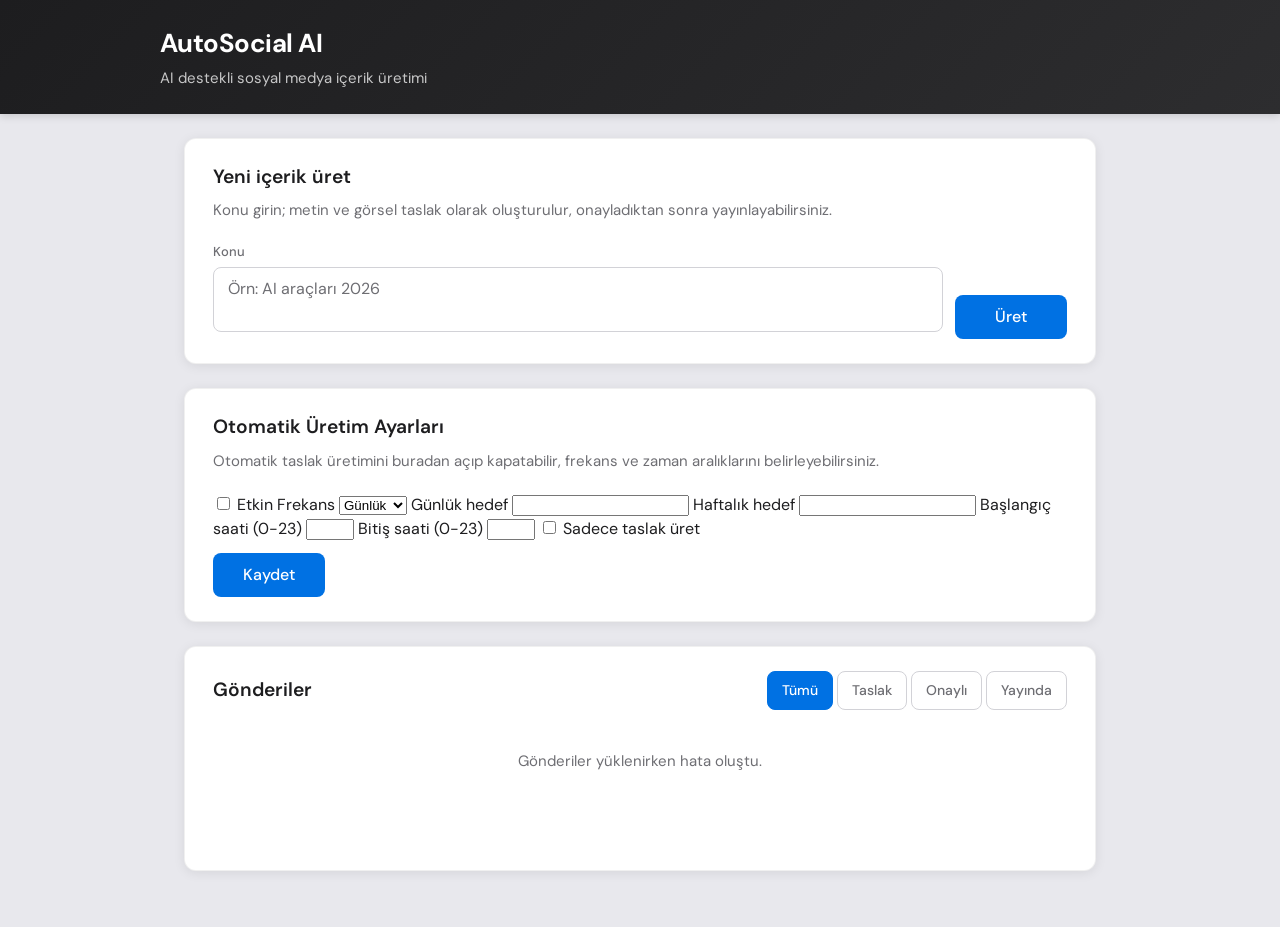
==== frontend/index.html @ cff30239 "Frontend: add Automation Settings UI and wiring to API Co-authored-by: Cursor <cursoragent@cursor.co" ====
<!DOCTYPE html>
<html lang="tr">
<head>
  <meta charset="UTF-8" />
  <meta name="viewport" content="width=device-width, initial-scale=1.0" />
  <title>AutoSocial AI — İçerik Paneli</title>
  <link rel="preconnect" href="https://fonts.googleapis.com" />
  <link rel="preconnect" href="https://fonts.gstatic.com" crossorigin />
  <link href="https://fonts.googleapis.com/css2?family=DM+Sans:ital,opsz,wght@0,9..40,400;0,9..40,500;0,9..40,600;0,9..40,700&display=swap" rel="stylesheet" />
  <link href="styles.css" rel="stylesheet" />
</head>
<body>
  <header class="header">
    <div class="header-inner">
      <h1 class="logo">AutoSocial AI</h1>
      <p class="tagline">AI destekli sosyal medya içerik üretimi</p>
    </div>
  </header>

  <main class="main">
    <section class="section section-generate">
      <h2 class="section-title">Yeni içerik üret</h2>
      <p class="section-desc">Konu girin; metin ve görsel taslak olarak oluşturulur, onayladıktan sonra yayınlayabilirsiniz.</p>
      <form id="form-generate" class="form-generate">
        <div class="input-wrap">
          <label for="topic">Konu</label>
          <textarea id="topic" name="topic" placeholder="Örn: AI araçları 2026" autocomplete="off" rows="2"></textarea>
        </div>
        <button type="submit" id="btn-generate" class="btn btn-primary" aria-live="polite">
          <span class="btn-label">
            <span class="btn-text">Üret</span>
            <span class="btn-loading" aria-hidden="true">Üretiliyor…</span>
          </span>
        </button>
      </form>
      <div id="generate-message" class="message" role="status" aria-live="polite" hidden></div>
    </section>

    <section class="section section-automation" id="automation-section">
      <h2 class="section-title">Otomatik Üretim Ayarları</h2>
      <p class="section-desc">Otomatik taslak üretimini buradan açıp kapatabilir, frekans ve zaman aralıklarını belirleyebilirsiniz.</p>
      <form id="form-automation" class="form-automation">
        <div class="input-grid">
          <label>
            <input type="checkbox" id="automation-enabled" /> Etkin
          </label>
          <label>
            Frekans
            <select id="automation-frequency">
              <option value="daily">Günlük</option>
              <option value="weekly">Haftalık</option>
            </select>
          </label>
          <label>
            Günlük hedef
            <input type="number" id="automation-daily-count" min="0" />
          </label>
          <label>
            Haftalık hedef
            <input type="number" id="automation-weekly-count" min="0" />
          </label>
          <label>
            Başlangıç saati (0-23)
            <input type="number" id="automation-start-hour" min="0" max="23" />
          </label>
          <label>
            Bitiş saati (0-23)
            <input type="number" id="automation-end-hour" min="0" max="23" />
          </label>
          <label>
            <input type="checkbox" id="automation-only-draft" /> Sadece taslak üret
          </label>
        </div>
        <div style="margin-top:0.75rem;">
          <button type="button" id="btn-automation-save" class="btn btn-primary">Kaydet</button>
          <span id="automation-message" class="message" hidden></span>
        </div>
      </form>
    </section>

    <section class="section section-posts">
      <div class="section-head">
        <h2 class="section-title">Gönderiler</h2>
        <div class="filter-tabs" role="tablist">
          <button type="button" class="tab active" data-status="" aria-selected="true">Tümü</button>
          <button type="button" class="tab" data-status="draft">Taslak</button>
          <button type="button" class="tab" data-status="approved">Onaylı</button>
          <button type="button" class="tab" data-status="published">Yayında</button>
        </div>
      </div>
      <div id="posts-list" class="posts-list">
        <p id="posts-empty" class="empty-state">Henüz gönderi yok. Yukarıdan yeni içerik üretebilirsiniz.</p>
        <div id="posts-cards" class="posts-cards"></div>
      </div>
    </section>
  </main>

  <aside id="modal" class="modal" hidden aria-modal="true" aria-labelledby="modal-title">
    <div class="modal-backdrop" data-close></div>
    <div class="modal-panel">
      <header class="modal-header">
        <h2 id="modal-title" class="modal-title">Gönderi detayı</h2>
        <button type="button" class="modal-close" data-close aria-label="Kapat">&times;</button>
      </header>
      <div id="modal-body" class="modal-body"></div>
    </div>
  </aside>

  <script src="app.js"></script>
</body>
</html>
---- frontend/styles.css ----
:root {
  --font: "DM Sans", system-ui, sans-serif;
  --bg: #e8e8ed;
  --surface: #ffffff;
  --text: #1d1d1f;
  --text-muted: #6e6e73;
  --primary: #0071e3;
  --primary-hover: #0077ed;
  --border: #d2d2d7;
  --radius: 12px;
  --radius-sm: 8px;
  --shadow: 0 2px 12px rgba(0, 0, 0, 0.08);
  --shadow-hover: 0 4px 20px rgba(0, 0, 0, 0.12);
  --status-draft: #8e8e93;
  --status-approved: #0071e3;
  --status-published: #34c759;
  --status-failed: #ff3b30;
  --header-bg: linear-gradient(135deg, #1d1d1f 0%, #2d2d2f 100%);
}

* {
  box-sizing: border-box;
}

body {
  font-family: var(--font);
  background: var(--bg);
  color: var(--text);
  margin: 0;
  min-height: 100vh;
  line-height: 1.5;
  -webkit-font-smoothing: antialiased;
}

.header {
  background: var(--header-bg);
  border-bottom: none;
  padding: 1.5rem 1.5rem;
  box-shadow: 0 2px 8px rgba(0, 0, 0, 0.15);
}

.header-inner {
  max-width: 960px;
  margin: 0 auto;
}

.logo {
  font-size: 1.625rem;
  font-weight: 700;
  margin: 0 0 0.25rem 0;
  letter-spacing: -0.02em;
  color: #fff;
}

.tagline {
  margin: 0;
  color: rgba(255, 255, 255, 0.75);
  font-size: 0.9375rem;
}

.main {
  max-width: 960px;
  margin: 0 auto;
  padding: 1.5rem 1.5rem 2rem;
}

.section {
  background: var(--surface);
  border-radius: var(--radius);
  box-shadow: var(--shadow);
  border: 1px solid rgba(0, 0, 0, 0.06);
  padding: 1.5rem 1.75rem;
  margin-bottom: 1.5rem;
}

.section-title {
  font-size: 1.2rem;
  font-weight: 600;
  margin: 0 0 0.5rem 0;
  color: var(--text);
}

.section-desc {
  color: var(--text-muted);
  font-size: 0.9375rem;
  margin: 0 0 1.25rem 0;
  line-height: 1.5;
}

.form-generate {
  display: flex;
  flex-wrap: wrap;
  gap: 0.75rem;
  align-items: flex-end;
}

.input-wrap {
  flex: 1;
  min-width: 200px;
}

.input-wrap label {
  display: block;
  font-size: 0.8125rem;
  font-weight: 500;
  color: var(--text-muted);
  margin-bottom: 0.375rem;
}

.input-wrap input {
  width: 100%;
  padding: 0.625rem 0.875rem;
  font: inherit;
  font-size: 1rem;
  border: 1px solid var(--border);
  border-radius: var(--radius-sm);
  background: var(--surface);
  color: var(--text);
}

.input-wrap input:focus {
  outline: none;
  border-color: var(--primary);
  box-shadow: 0 0 0 3px rgba(0, 113, 227, 0.15);
}

.input-wrap input::placeholder {
  color: var(--text-muted);
}

/* Make textarea match input styles and auto-resize */
.input-wrap textarea {
  width: 100%;
  padding: 0.625rem 0.875rem;
  font: inherit;
  font-size: 1rem;
  border: 1px solid var(--border);
  border-radius: var(--radius-sm);
  background: var(--surface);
  color: var(--text);
  resize: none;
  min-height: 48px;
  line-height: 1.4;
  overflow: hidden;
}

.input-wrap textarea:focus {
  outline: none;
  border-color: var(--primary);
  box-shadow: 0 0 0 3px rgba(0, 113, 227, 0.15);
}

.input-wrap textarea::placeholder {
  color: var(--text-muted);
}

.btn {
  display: inline-flex;
  align-items: center;
  justify-content: center;
  padding: 0.625rem 1.25rem;
  font: inherit;
  font-size: 1rem;
  font-weight: 500;
  border: none;
  border-radius: var(--radius-sm);
  cursor: pointer;
  transition: background 0.2s, transform 0.1s;
  min-width: 7rem;
}

.btn:disabled {
  opacity: 0.7;
  cursor: not-allowed;
}

.btn-primary {
  background: var(--primary);
  color: #fff;
}

.btn-primary:hover:not(:disabled) {
  background: var(--primary-hover);
}

/* Yükleme sırasında sadece "Üretiliyor…" görünsün */
.btn-label {
  display: inline-block;
}

.btn-primary .btn-loading {
  display: none;
}

.btn-primary.loading .btn-text {
  display: none;
}

.btn-primary.loading .btn-loading {
  display: inline;
}

.btn-secondary {
  background: var(--bg);
  color: var(--text);
  border: 1px solid var(--border);
}

.btn-secondary:hover:not(:disabled) {
  background: #e8e8ed;
}

.btn-success {
  background: var(--status-published);
  color: #fff;
}

.btn-success:hover:not(:disabled) {
  filter: brightness(1.05);
}

.btn-danger {
  background: var(--status-failed);
  color: #fff;
}

.btn-danger:hover:not(:disabled) {
  filter: brightness(1.1);
}

.message {
  margin-top: 1rem;
  padding: 0.75rem 1rem;
  border-radius: var(--radius-sm);
  font-size: 0.9375rem;
}

.message.success {
  background: rgba(52, 199, 89, 0.12);
  color: #248a3d;
}

.message.error {
  background: rgba(255, 59, 48, 0.1);
  color: #c62828;
}

.section-head {
  display: flex;
  flex-wrap: wrap;
  align-items: center;
  justify-content: space-between;
  gap: 1rem;
  margin-bottom: 1rem;
}

.section-head .section-title {
  margin: 0;
}

.filter-tabs {
  display: flex;
  gap: 0.25rem;
}

.filter-tabs .tab {
  padding: 0.5rem 0.875rem;
  font: inherit;
  font-size: 0.875rem;
  font-weight: 500;
  border: 1px solid var(--border);
  border-radius: var(--radius-sm);
  background: var(--surface);
  color: var(--text-muted);
  cursor: pointer;
  transition: background 0.2s, color 0.2s, border-color 0.2s;
}

.filter-tabs .tab:hover {
  color: var(--text);
  border-color: var(--text-muted);
}

.filter-tabs .tab.active {
  background: var(--primary);
  color: #fff;
  border-color: var(--primary);
}

.posts-list {
  min-height: 120px;
}

.empty-state {
  color: var(--text-muted);
  font-size: 0.9375rem;
  margin: 0;
  padding: 1.5rem;
  text-align: center;
}

.posts-cards {
  display: grid;
  gap: 1rem;
}

.post-card {
  display: grid;
  grid-template-columns: 120px 1fr auto;
  gap: 1rem;
  align-items: start;
  padding: 1rem;
  border: 1px solid var(--border);
  border-radius: var(--radius);
  background: var(--surface);
  transition: box-shadow 0.2s;
}

.post-card:hover {
  box-shadow: var(--shadow-hover);
}

@media (max-width: 640px) {
  .post-card {
    grid-template-columns: 1fr;
  }
}

.post-card-thumb {
  width: 120px;
  height: 120px;
  border-radius: var(--radius-sm);
  object-fit: cover;
  background: var(--bg);
}

.post-card-body {
  min-width: 0;
}

.post-card-meta {
  display: flex;
  flex-wrap: wrap;
  align-items: center;
  gap: 0.5rem;
  margin-bottom: 0.5rem;
}

.badge {
  display: inline-block;
  padding: 0.25rem 0.5rem;
  font-size: 0.75rem;
  font-weight: 500;
  border-radius: 6px;
}

.badge-draft {
  background: rgba(142, 142, 147, 0.2);
  color: var(--status-draft);
}

.badge-approved {
  background: rgba(0, 113, 227, 0.12);
  color: var(--status-approved);
}

.badge-published {
  background: rgba(52, 199, 89, 0.15);
  color: var(--status-published);
}

.badge-failed {
  background: rgba(255, 59, 48, 0.12);
  color: var(--status-failed);
}

.post-card-date {
  font-size: 0.8125rem;
  color: var(--text-muted);
}

.post-card-caption {
  font-size: 0.9375rem;
  color: var(--text);
  margin: 0 0 0.5rem 0;
  display: -webkit-box;
  -webkit-line-clamp: 2;
  -webkit-box-orient: vertical;
  overflow: hidden;
}

.post-card-actions {
  display: flex;
  flex-wrap: wrap;
  gap: 0.5rem;
  align-items: flex-start;
}

.modal {
  position: fixed;
  inset: 0;
  z-index: 100;
  display: flex;
  align-items: center;
  justify-content: center;
  padding: 1rem;
}

.modal[hidden] {
  display: none;
}

.modal-backdrop {
  position: absolute;
  inset: 0;
  background: rgba(0, 0, 0, 0.4);
  cursor: pointer;
}

.modal-panel {
  position: relative;
  width: 100%;
  max-width: 520px;
  max-height: 90vh;
  background: var(--surface);
  border-radius: var(--radius);
  box-shadow: 0 20px 60px rgba(0, 0, 0, 0.2);
  overflow: hidden;
  display: flex;
  flex-direction: column;
}

.modal-header {
  display: flex;
  align-items: center;
  justify-content: space-between;
  padding: 1rem 1.25rem;
  border-bottom: 1px solid var(--border);
}

.modal-title {
  font-size: 1.125rem;
  font-weight: 600;
  margin: 0;
}

.modal-close {
  width: 2rem;
  height: 2rem;
  padding: 0;
  border: none;
  background: none;
  font-size: 1.5rem;
  line-height: 1;
  color: var(--text-muted);
  cursor: pointer;
  border-radius: var(--radius-sm);
}

.modal-close:hover {
  background: var(--bg);
  color: var(--text);
}

.modal-body {
  padding: 1.25rem;
  overflow-y: auto;
}

.modal-body .caption-full {
  white-space: pre-wrap;
  word-break: break-word;
  font-size: 0.9375rem;
  margin: 0 0 1rem 0;
}

.modal-body .image-prompt {
  font-size: 0.8125rem;
  color: var(--text-muted);
  margin: 0;
}

.modal-body img {
  width: 100%;
  border-radius: var(--radius-sm);
  margin-bottom: 1rem;
}

.modal-body .meta-line {
  font-size: 0.8125rem;
  color: var(--text-muted);
  margin: 0.25rem 0;
}
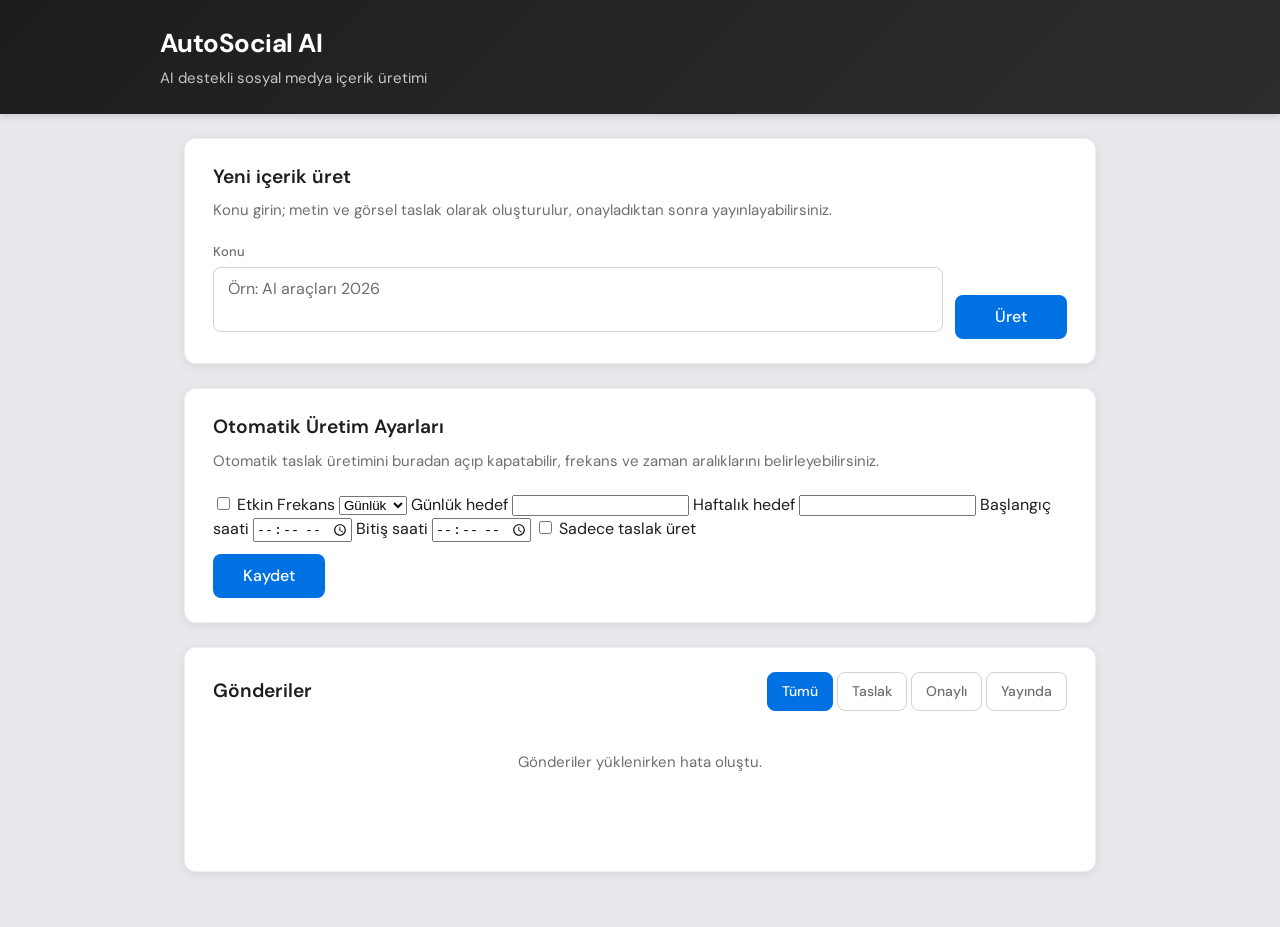
==== commit b8bcf52c: "Frontend: use time inputs for automation start/end hours and parse values Co-authored-by: Cursor <cu" ====
--- a/frontend/index.html
+++ b/frontend/index.html
@@ -60,12 +60,12 @@
             <input type="number" id="automation-weekly-count" min="0" />
           </label>
           <label>
-            Başlangıç saati (0-23)
-            <input type="number" id="automation-start-hour" min="0" max="23" />
+            Başlangıç saati
+            <input type="time" id="automation-start-hour" />
           </label>
           <label>
-            Bitiş saati (0-23)
-            <input type="number" id="automation-end-hour" min="0" max="23" />
+            Bitiş saati
+            <input type="time" id="automation-end-hour" />
           </label>
           <label>
             <input type="checkbox" id="automation-only-draft" /> Sadece taslak üret
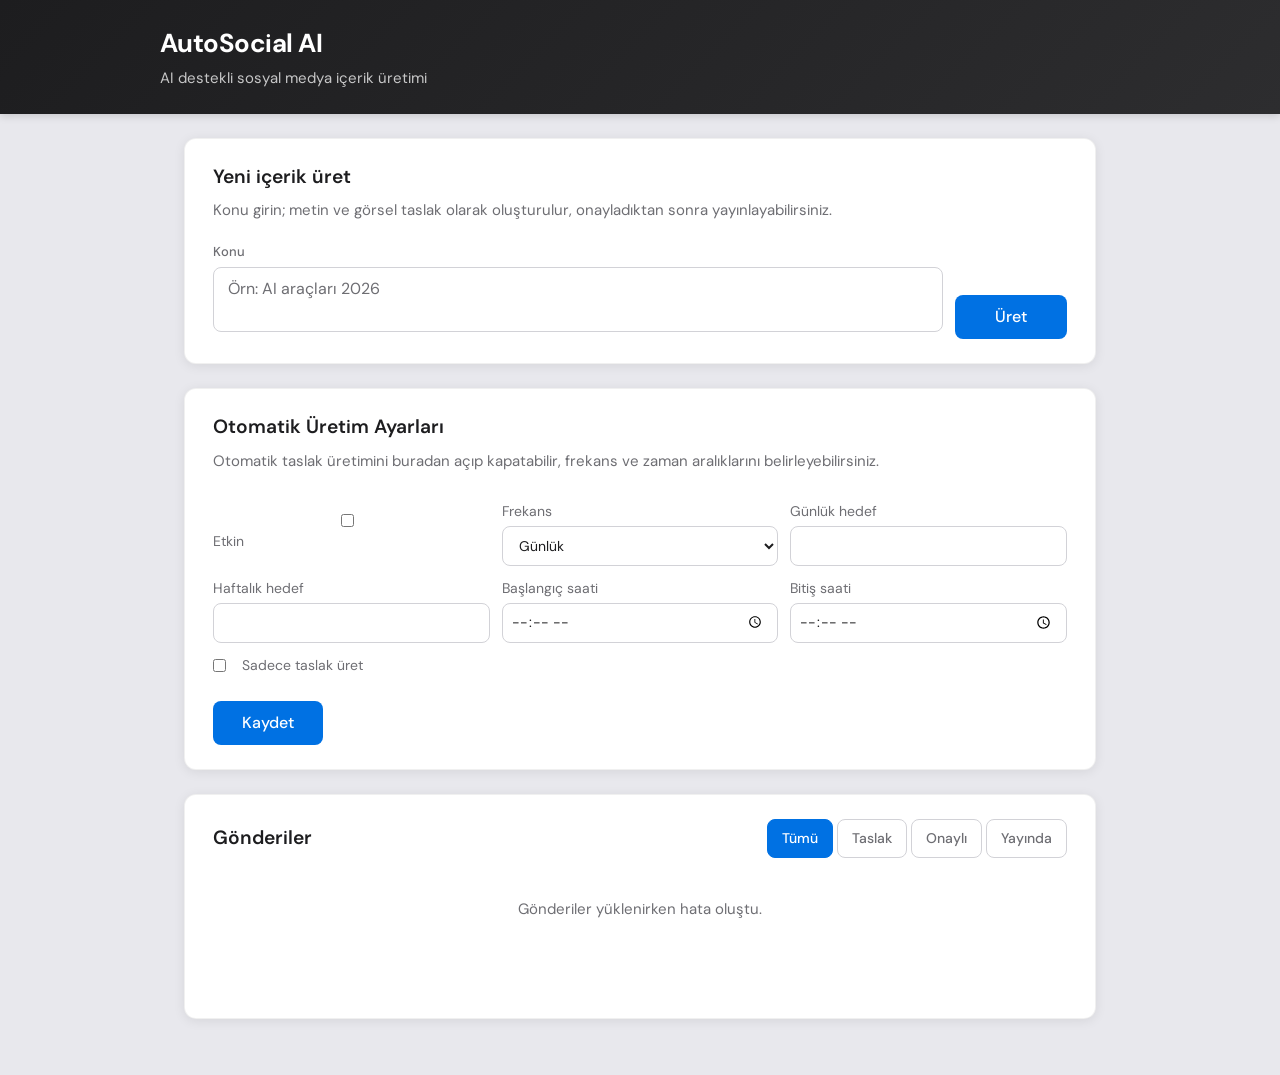
==== commit 0e88c8f6: "Frontend: polish automation form layout, uniform inputs, checkbox alignment Co-authored-by: Cursor <" ====
--- a/frontend/index.html
+++ b/frontend/index.html
@@ -67,7 +67,7 @@
             Bitiş saati
             <input type="time" id="automation-end-hour" />
           </label>
-          <label>
+          <label class="checkbox-inline">
             <input type="checkbox" id="automation-only-draft" /> Sadece taslak üret
           </label>
         </div>
--- a/frontend/styles.css
+++ b/frontend/styles.css
@@ -94,6 +94,100 @@
   align-items: flex-end;
 }
 
+/* Automation form styles */
+.form-automation {
+  padding-top: 0.5rem;
+}
+.form-automation .input-grid {
+  display: grid;
+  grid-template-columns: repeat(3, 1fr);
+  gap: 0.75rem;
+  align-items: center;
+  align-content: start;
+}
+.form-automation .input-grid label {
+  display: flex;
+  flex-direction: column;
+  gap: 0.25rem;
+  font-size: 0.875rem;
+  color: var(--text-muted);
+}
+.form-automation .input-grid .inline {
+  display: flex;
+  align-items: center;
+  gap: 0.5rem;
+  font-size: 0.95rem;
+  color: var(--text-muted);
+}
+.form-automation .input-grid input[type="number"],
+.form-automation .input-grid select {
+  padding: 0.5rem 0.75rem;
+  border: 1px solid var(--border);
+  border-radius: var(--radius-sm);
+  background: var(--surface);
+  color: var(--text);
+  font: inherit;
+}
+.form-automation .input-grid input[type="checkbox"] {
+  width: auto;
+  transform: none;
+  margin: 0;
+}
+.form-automation .message {
+  margin-left: 0.75rem;
+  display: inline-block;
+}
+
+@media (max-width: 800px) {
+  .form-automation .input-grid {
+    grid-template-columns: 1fr;
+  }
+  .form-automation .input-grid label {
+    flex-direction: column;
+  }
+}
+
+.form-automation button#btn-automation-save {
+  margin-top: 0.5rem;
+  min-width: 110px;
+}
+
+/* Make all form controls uniform and full width in automation form */
+.form-automation .input-grid input[type="text"],
+.form-automation .input-grid input[type="number"],
+.form-automation .input-grid input[type="time"],
+.form-automation .input-grid select,
+.form-automation .input-grid textarea {
+  width: 100%;
+  padding: 0.5rem 0.75rem;
+  border: 1px solid var(--border);
+  border-radius: var(--radius-sm);
+  background: var(--surface);
+  color: var(--text);
+  font: inherit;
+  box-sizing: border-box;
+  height: 40px;
+}
+
+.form-automation .input-grid input[type="time"] {
+  padding-left: 0.5rem;
+}
+
+/* Checkbox label alignment */
+.form-automation .input-grid label input[type="checkbox"] {
+  width: auto;
+  margin-right: 0.5rem;
+  transform: none;
+}
+
+/* Make the 'Sadece taslak üret' label align left on desktop */
+.form-automation .input-grid label.checkbox-inline {
+  flex-direction: row;
+  align-items: center;
+  gap: 0.5rem;
+}
+
+
 .input-wrap {
   flex: 1;
   min-width: 200px;
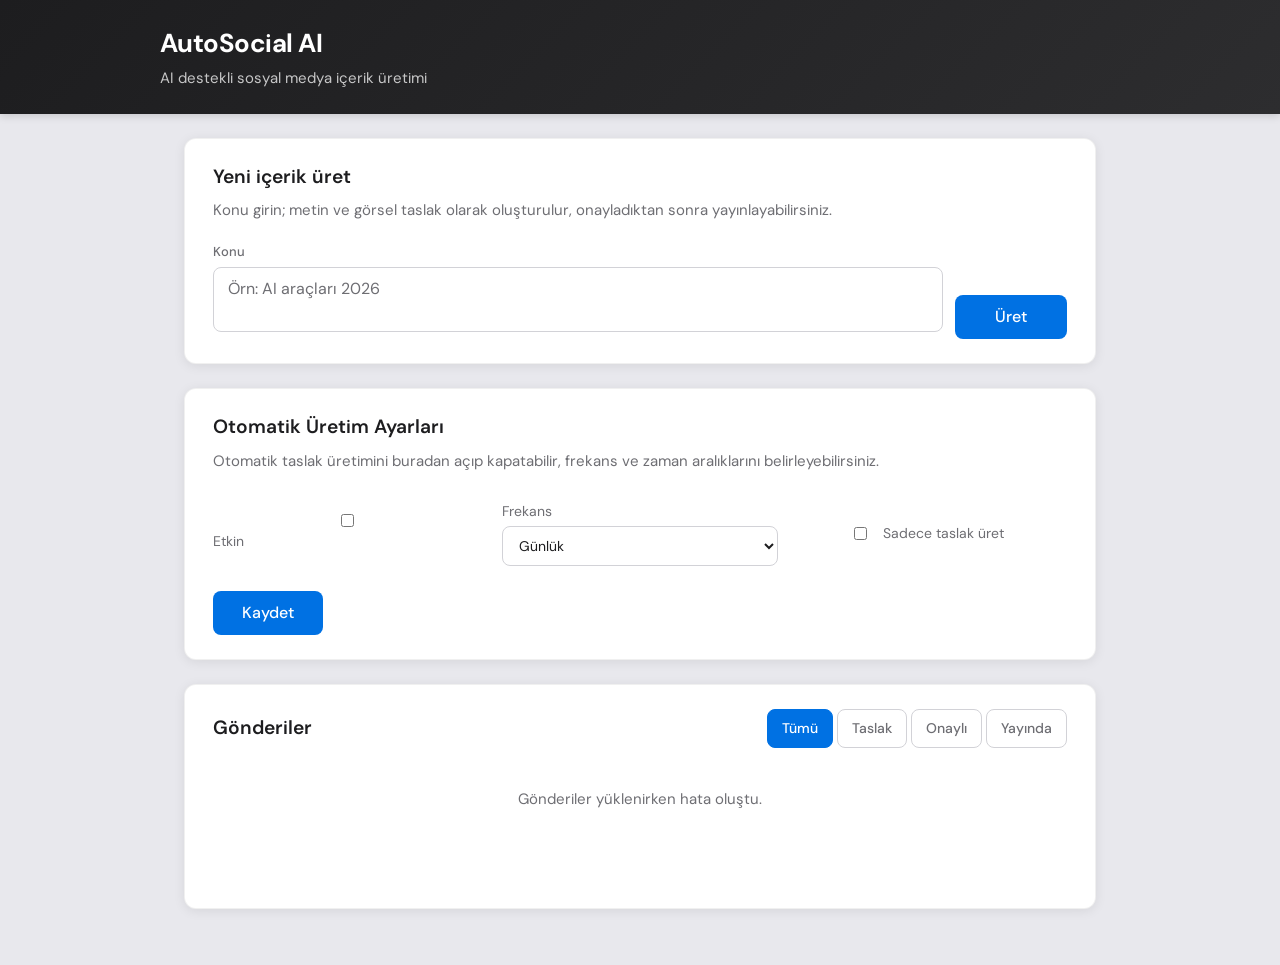
==== commit 2e124dbf: "Add .gitattributes to normalize line endings Co-authored-by: Cursor <cursoragent@cursor.com>" ====
--- a/frontend/index.html
+++ b/frontend/index.html
@@ -8,6 +8,7 @@
   <link rel="preconnect" href="https://fonts.gstatic.com" crossorigin />
   <link href="https://fonts.googleapis.com/css2?family=DM+Sans:ital,opsz,wght@0,9..40,400;0,9..40,500;0,9..40,600;0,9..40,700&display=swap" rel="stylesheet" />
   <link href="styles.css" rel="stylesheet" />
+  <link rel="icon" href="/assets/favicon.svg" type="image/svg+xml" />
 </head>
 <body>
   <header class="header">
@@ -51,25 +52,38 @@
               <option value="weekly">Haftalık</option>
             </select>
           </label>
-          <label>
-            Günlük hedef
-            <input type="number" id="automation-daily-count" min="0" />
-          </label>
-          <label>
-            Haftalık hedef
-            <input type="number" id="automation-weekly-count" min="0" />
-          </label>
-          <label>
-            Başlangıç saati
-            <input type="time" id="automation-start-hour" />
-          </label>
-          <label>
-            Bitiş saati
-            <input type="time" id="automation-end-hour" />
-          </label>
           <label class="checkbox-inline">
             <input type="checkbox" id="automation-only-draft" /> Sadece taslak üret
           </label>
+        </div>
+        <div class="automation-dynamic">
+          <!-- Daily times UI -->
+          <div id="automation-daily-panel" style="display:none; margin-top:0.75rem;">
+            <label style="font-weight:600; margin-bottom:0.5rem;">Günlük Saatler</label>
+            <div style="display:flex; gap:0.5rem; align-items:center;">
+              <input type="time" id="automation-daily-time" />
+              <button type="button" id="btn-add-daily-time" class="btn btn-secondary">Saat Ekle</button>
+            </div>
+            <div id="automation-daily-list" style="margin-top:0.5rem;"></div>
+          </div>
+          <!-- Weekly times UI -->
+          <div id="automation-weekly-panel" style="display:none; margin-top:0.75rem;">
+            <label style="font-weight:600; margin-bottom:0.5rem;">Haftalık Gün ve Saatler</label>
+            <div style="display:flex; gap:0.5rem; align-items:center;">
+              <select id="automation-weekday">
+                <option value="Mon">Pzt</option>
+                <option value="Tue">Sal</option>
+                <option value="Wed">Çar</option>
+                <option value="Thu">Per</option>
+                <option value="Fri">Cum</option>
+                <option value="Sat">Cmt</option>
+                <option value="Sun">Paz</option>
+              </select>
+              <input type="time" id="automation-weekly-time" />
+              <button type="button" id="btn-add-weekly-time" class="btn btn-secondary">Ekle</button>
+            </div>
+            <div id="automation-weekly-list" style="margin-top:0.5rem;"></div>
+          </div>
         </div>
         <div style="margin-top:0.75rem;">
           <button type="button" id="btn-automation-save" class="btn btn-primary">Kaydet</button>
--- a/frontend/styles.css
+++ b/frontend/styles.css
@@ -187,6 +187,104 @@
   gap: 0.5rem;
 }
 
+/* --- Time input visual fixes --- */
+.form-automation .input-grid input[type="time"] {
+  height: 40px;
+  padding: 0 0.6rem;
+  border: 1px solid var(--border);
+  border-radius: var(--radius-sm);
+  background: var(--surface);
+  color: var(--text);
+  font: inherit;
+  box-sizing: border-box;
+  line-height: 1;
+}
+
+.form-automation .input-grid input[type="time"]::-webkit-calendar-picker-indicator {
+  opacity: 0.9;
+  filter: grayscale(0.2);
+  right: 8px;
+}
+
+.form-automation .input-grid label {
+  min-height: 40px;
+  justify-content: center;
+}
+
+/* list item style for automation times */
+.automation-time-item span {
+  font-size: 14px;
+  color: var(--text);
+}
+
+/* small responsive tweaks for automation panels */
+#automation-daily-panel, #automation-weekly-panel {
+  display: block;
+}
+
+@media (max-width: 720px) {
+  .form-automation .input-grid {
+    grid-template-columns: 1fr;
+  }
+  #automation-daily-panel, #automation-weekly-panel {
+    margin-top: 0.5rem;
+  }
+}
+
+/* Improved time input and buttons for automation panels */
+.automation-dynamic input[type="time"],
+#automation-weekday {
+  height: 40px;
+  padding: 0 0.6rem;
+  border: 1px solid var(--border);
+  border-radius: 8px;
+  background: var(--surface);
+  color: var(--text);
+  font: inherit;
+  box-sizing: border-box;
+  min-width: 140px;
+}
+
+.automation-dynamic .btn {
+  height: 40px;
+  padding: 0 12px;
+  border-radius: 8px;
+}
+
+.automation-time-item {
+  display: flex;
+  justify-content: space-between;
+  align-items: center;
+  padding: 0.45rem 0.6rem;
+  border: 1px solid var(--border);
+  border-radius: 8px;
+  background: var(--surface);
+  margin-bottom: 0.4rem;
+}
+
+.automation-time-item button.btn-remove {
+  min-width: 68px;
+  height: 32px;
+  padding: 0 8px;
+}
+
+.automation-dynamic input[type="time"]::-webkit-calendar-picker-indicator {
+  right: 10px;
+  opacity: 0.95;
+}
+
+.automation-time-item .time-label {
+  flex: 0 0 auto;
+  margin-right: 0.5rem;
+  font-weight: 600;
+}
+.automation-time-item .time-countdown {
+  flex: 1 1 auto;
+  text-align: left;
+  color: var(--text-muted);
+  font-size: 0.95rem;
+}
+
 
 .input-wrap {
   flex: 1;
@@ -479,6 +577,7 @@
   margin: 0 0 0.5rem 0;
   display: -webkit-box;
   -webkit-line-clamp: 2;
+  line-clamp: 2;
   -webkit-box-orient: vertical;
   overflow: hidden;
 }
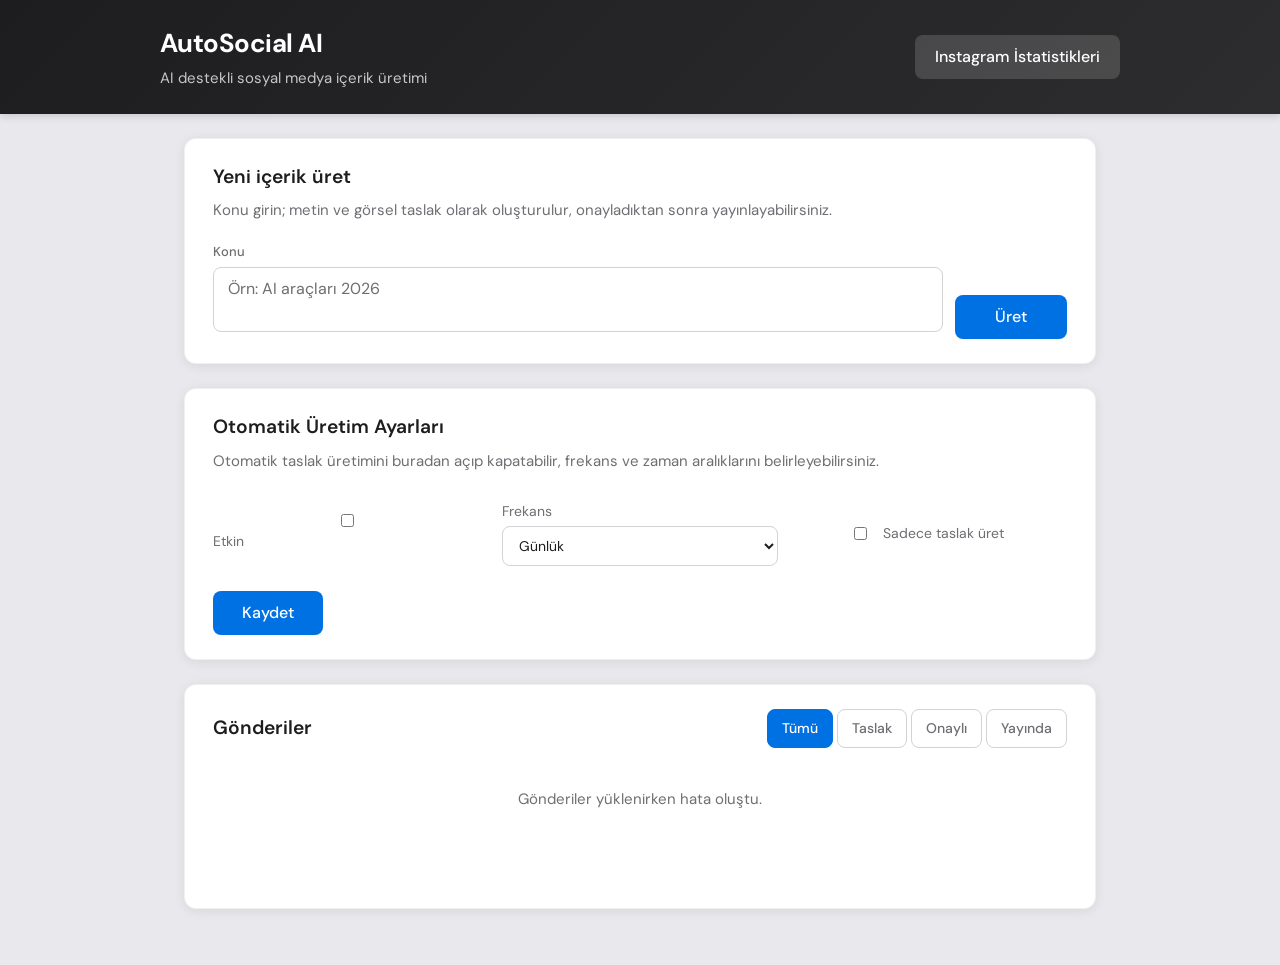
==== commit 3171c0b3: "İstatistik paneli" ====
--- a/frontend/index.html
+++ b/frontend/index.html
@@ -13,8 +13,11 @@
 <body>
   <header class="header">
     <div class="header-inner">
-      <h1 class="logo">AutoSocial AI</h1>
-      <p class="tagline">AI destekli sosyal medya içerik üretimi</p>
+      <div class="header-brand">
+        <h1 class="logo">AutoSocial AI</h1>
+        <p class="tagline">AI destekli sosyal medya içerik üretimi</p>
+      </div>
+      <a href="/insights" class="btn btn-nav">Instagram İstatistikleri</a>
     </div>
   </header>
 
--- a/frontend/styles.css
+++ b/frontend/styles.css
@@ -42,6 +42,34 @@
 .header-inner {
   max-width: 960px;
   margin: 0 auto;
+  display: flex;
+  align-items: center;
+  justify-content: space-between;
+  gap: 1rem;
+  flex-wrap: wrap;
+}
+
+.header-brand {
+  flex: 0 0 auto;
+}
+
+.btn-nav {
+  flex-shrink: 0;
+  padding: 0.5rem 1rem;
+  background: rgba(255, 255, 255, 0.15);
+  color: #fff;
+  border: 1px solid rgba(255, 255, 255, 0.35);
+  border-radius: var(--radius-sm);
+  font-size: 0.9375rem;
+  font-weight: 500;
+  text-decoration: none;
+  transition: background 0.2s, border-color 0.2s;
+}
+
+.btn-nav:hover {
+  background: rgba(255, 255, 255, 0.25);
+  border-color: rgba(255, 255, 255, 0.5);
+  color: #fff;
 }
 
 .logo {
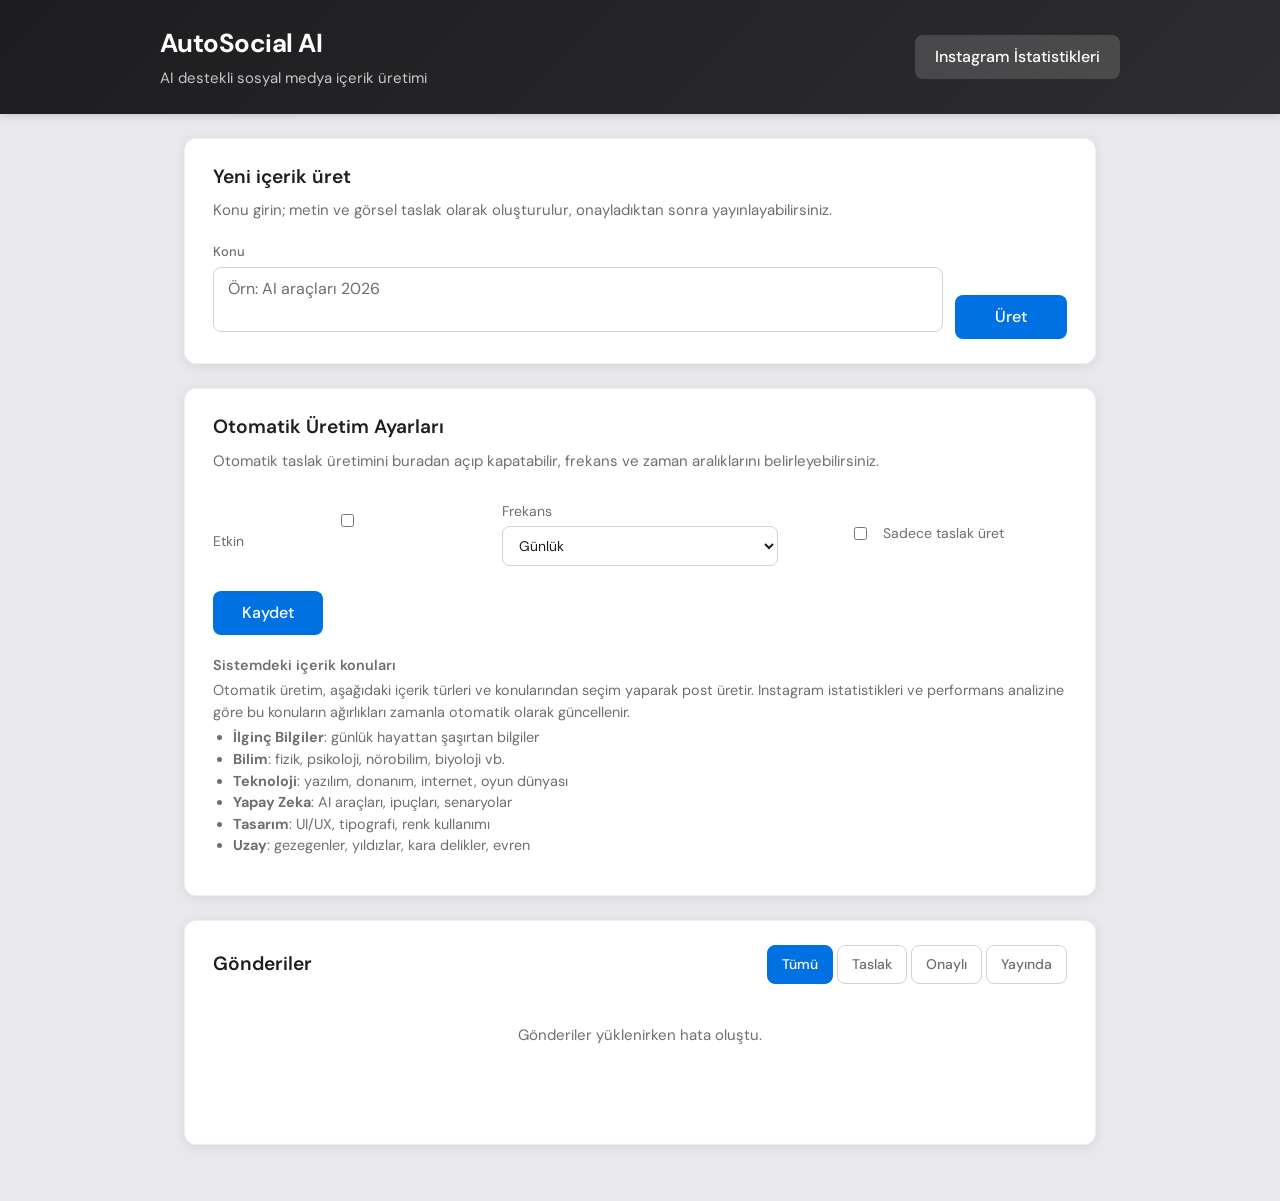
==== commit 4ef5204f: "Add Instagram analytics pipeline and adaptive content engine Made-with: Cursor" ====
--- a/frontend/index.html
+++ b/frontend/index.html
@@ -93,6 +93,22 @@
           <span id="automation-message" class="message" hidden></span>
         </div>
       </form>
+      <div style="margin-top:1.25rem; font-size:0.9rem; color:var(--text-muted);">
+        <div style="font-weight:600; margin-bottom:0.25rem;">Sistemdeki içerik konuları</div>
+        <p style="margin:0 0 0.25rem 0;">
+          Otomatik üretim, aşağıdaki içerik türleri ve konularından seçim yaparak post üretir. Instagram istatistikleri ve
+          performans analizine göre bu konuların ağırlıkları zamanla otomatik olarak güncellenir.
+        </p>
+        <ul style="margin:0; padding-left:1.25rem;">
+          <li><strong>İlginç Bilgiler</strong>: günlük hayattan şaşırtan bilgiler</li>
+          <li><strong>Bilim</strong>: fizik, psikoloji, nörobilim, biyoloji vb.</li>
+          <li><strong>Teknoloji</strong>: yazılım, donanım, internet, oyun dünyası</li>
+          <li><strong>Yapay Zeka</strong>: AI araçları, ipuçları, senaryolar</li>
+          <li><strong>Tasarım</strong>: UI/UX, tipografi, renk kullanımı</li>
+          <li><strong>Uzay</strong>: gezegenler, yıldızlar, kara delikler, evren</li>
+        </ul>
+        <p id="topic-changes" style="margin-top:0.5rem; font-size:0.85rem; color:#c62828;"></p>
+      </div>
     </section>
 
     <section class="section section-posts">
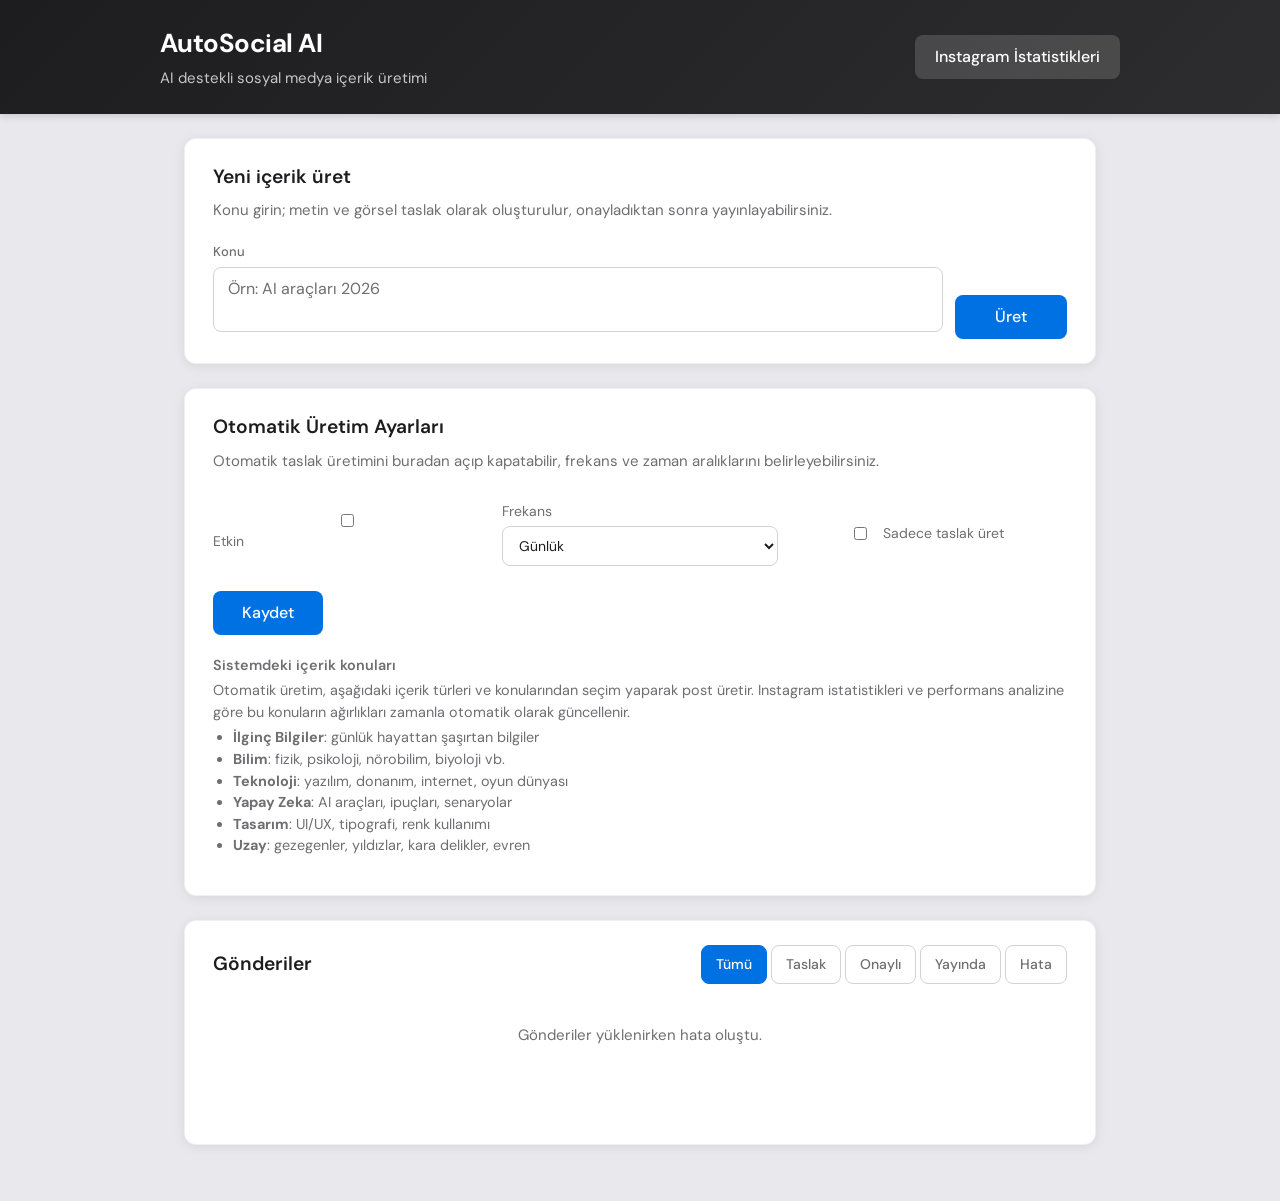
==== commit 4cc9a93a: "Improve Instagram Reels rendering reliability and quality Make automated Reels produce topic-accurat" ====
--- a/frontend/index.html
+++ b/frontend/index.html
@@ -119,6 +119,7 @@
           <button type="button" class="tab" data-status="draft">Taslak</button>
           <button type="button" class="tab" data-status="approved">Onaylı</button>
           <button type="button" class="tab" data-status="published">Yayında</button>
+          <button type="button" class="tab" data-status="failed">Hata</button>
         </div>
       </div>
       <div id="posts-list" class="posts-list">
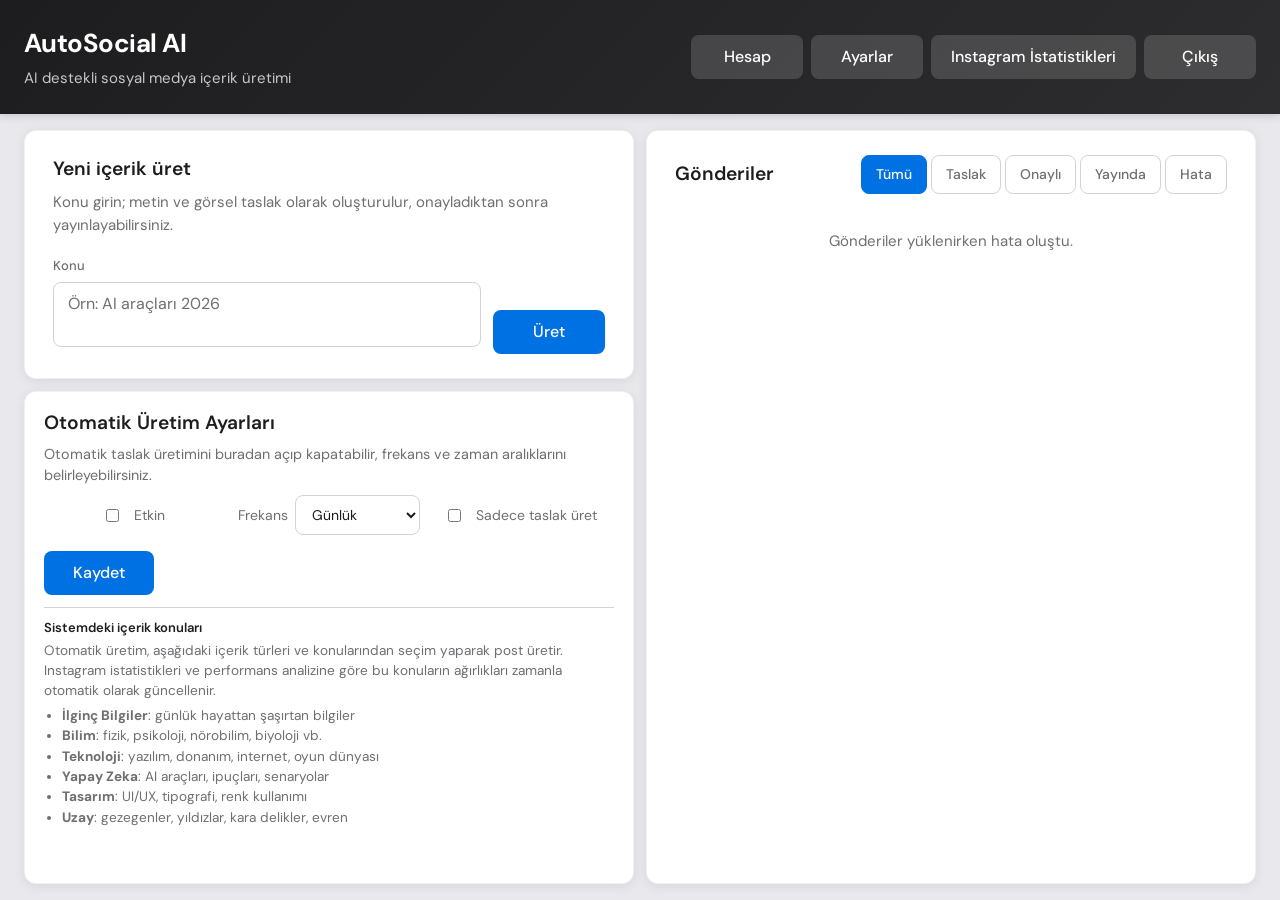
==== commit 13c6293f: "Add authentication, settings page, and content uniqueness/engagement services - Auth: JWT access/ref" ====
--- a/frontend/index.html
+++ b/frontend/index.html
@@ -10,18 +10,26 @@
   <link href="styles.css" rel="stylesheet" />
   <link rel="icon" href="/assets/favicon.svg" type="image/svg+xml" />
 </head>
-<body>
+<body class="app-layout">
   <header class="header">
     <div class="header-inner">
       <div class="header-brand">
         <h1 class="logo">AutoSocial AI</h1>
         <p class="tagline">AI destekli sosyal medya içerik üretimi</p>
       </div>
-      <a href="/insights" class="btn btn-nav">Instagram İstatistikleri</a>
+      <div class="header-actions">
+        <div class="account-switcher">
+          <button type="button" id="btn-account-switch" class="btn btn-nav">Hesap</button>
+          <div id="account-dropdown" class="account-dropdown" hidden></div>
+        </div>
+        <a href="/settings" class="btn btn-nav">Ayarlar</a>
+        <a href="/insights" class="btn btn-nav">Instagram İstatistikleri</a>
+        <button type="button" id="btn-logout" class="btn btn-nav" title="Çıkış">Çıkış</button>
+      </div>
     </div>
   </header>
 
-  <main class="main">
+  <main class="main main-dashboard">
     <section class="section section-generate">
       <h2 class="section-title">Yeni içerik üret</h2>
       <p class="section-desc">Konu girin; metin ve görsel taslak olarak oluşturulur, onayladıktan sonra yayınlayabilirsiniz.</p>
@@ -44,35 +52,35 @@
       <h2 class="section-title">Otomatik Üretim Ayarları</h2>
       <p class="section-desc">Otomatik taslak üretimini buradan açıp kapatabilir, frekans ve zaman aralıklarını belirleyebilirsiniz.</p>
       <form id="form-automation" class="form-automation">
-        <div class="input-grid">
-          <label>
+        <div class="input-grid automation-top-controls">
+          <label class="automation-control-cell">
             <input type="checkbox" id="automation-enabled" /> Etkin
           </label>
-          <label>
-            Frekans
+          <label class="automation-control-cell automation-freq-inline">
+            <span class="automation-freq-text">Frekans</span>
             <select id="automation-frequency">
               <option value="daily">Günlük</option>
               <option value="weekly">Haftalık</option>
             </select>
           </label>
-          <label class="checkbox-inline">
+          <label class="automation-control-cell">
             <input type="checkbox" id="automation-only-draft" /> Sadece taslak üret
           </label>
         </div>
         <div class="automation-dynamic">
           <!-- Daily times UI -->
-          <div id="automation-daily-panel" style="display:none; margin-top:0.75rem;">
-            <label style="font-weight:600; margin-bottom:0.5rem;">Günlük Saatler</label>
-            <div style="display:flex; gap:0.5rem; align-items:center;">
+          <div id="automation-daily-panel" class="automation-panel-block" style="display:none;">
+            <span class="automation-subheading">Günlük Saatler</span>
+            <div class="automation-add-row">
               <input type="time" id="automation-daily-time" />
               <button type="button" id="btn-add-daily-time" class="btn btn-secondary">Saat Ekle</button>
             </div>
-            <div id="automation-daily-list" style="margin-top:0.5rem;"></div>
+            <div id="automation-daily-list" class="automation-time-list"></div>
           </div>
           <!-- Weekly times UI -->
-          <div id="automation-weekly-panel" style="display:none; margin-top:0.75rem;">
-            <label style="font-weight:600; margin-bottom:0.5rem;">Haftalık Gün ve Saatler</label>
-            <div style="display:flex; gap:0.5rem; align-items:center;">
+          <div id="automation-weekly-panel" class="automation-panel-block" style="display:none;">
+            <span class="automation-subheading">Haftalık Gün ve Saatler</span>
+            <div class="automation-add-row">
               <select id="automation-weekday">
                 <option value="Mon">Pzt</option>
                 <option value="Tue">Sal</option>
@@ -85,21 +93,21 @@
               <input type="time" id="automation-weekly-time" />
               <button type="button" id="btn-add-weekly-time" class="btn btn-secondary">Ekle</button>
             </div>
-            <div id="automation-weekly-list" style="margin-top:0.5rem;"></div>
+            <div id="automation-weekly-list" class="automation-time-list"></div>
           </div>
         </div>
-        <div style="margin-top:0.75rem;">
+        <div class="automation-save-row">
           <button type="button" id="btn-automation-save" class="btn btn-primary">Kaydet</button>
           <span id="automation-message" class="message" hidden></span>
         </div>
       </form>
-      <div style="margin-top:1.25rem; font-size:0.9rem; color:var(--text-muted);">
-        <div style="font-weight:600; margin-bottom:0.25rem;">Sistemdeki içerik konuları</div>
-        <p style="margin:0 0 0.25rem 0;">
+      <div class="automation-topics">
+        <div class="automation-subheading" style="margin-bottom:0.25rem;">Sistemdeki içerik konuları</div>
+        <p>
           Otomatik üretim, aşağıdaki içerik türleri ve konularından seçim yaparak post üretir. Instagram istatistikleri ve
           performans analizine göre bu konuların ağırlıkları zamanla otomatik olarak güncellenir.
         </p>
-        <ul style="margin:0; padding-left:1.25rem;">
+        <ul>
           <li><strong>İlginç Bilgiler</strong>: günlük hayattan şaşırtan bilgiler</li>
           <li><strong>Bilim</strong>: fizik, psikoloji, nörobilim, biyoloji vb.</li>
           <li><strong>Teknoloji</strong>: yazılım, donanım, internet, oyun dünyası</li>
@@ -107,7 +115,8 @@
           <li><strong>Tasarım</strong>: UI/UX, tipografi, renk kullanımı</li>
           <li><strong>Uzay</strong>: gezegenler, yıldızlar, kara delikler, evren</li>
         </ul>
-        <p id="topic-changes" style="margin-top:0.5rem; font-size:0.85rem; color:#c62828;"></p>
+        <p id="topic-changes" style="margin-top:0.35rem; font-size:0.8rem; color:#c62828;"></p>
+        <p id="engagement-research-note" style="margin-top:0.25rem; font-size:0.8rem; color:#c62828;"></p>
       </div>
     </section>
 
@@ -140,6 +149,15 @@
     </div>
   </aside>
 
+  <script src="/auth.js"></script>
+  <script>
+    if (!window.AuthAPI || !window.AuthAPI.requireAuth()) {
+      // redirect ongoing
+    } else {
+      const lo = document.getElementById("btn-logout");
+      if (lo) lo.addEventListener("click", function () { window.AuthAPI.logout(); });
+    }
+  </script>
   <script src="app.js"></script>
 </body>
 </html>
--- a/frontend/styles.css
+++ b/frontend/styles.css
@@ -22,6 +22,10 @@
   box-sizing: border-box;
 }
 
+html {
+  height: 100%;
+}
+
 body {
   font-family: var(--font);
   background: var(--bg);
@@ -30,6 +34,26 @@
   min-height: 100vh;
   line-height: 1.5;
   -webkit-font-smoothing: antialiased;
+}
+
+/* Tam ekran panel: sayfa kaydırması yok; gönderiler kendi alanında kayar */
+body.app-layout {
+  height: 100%;
+  max-height: 100vh;
+  max-height: 100dvh;
+  overflow: hidden;
+  display: flex;
+  flex-direction: column;
+}
+
+body.app-layout .header {
+  flex-shrink: 0;
+}
+
+body.app-layout .header-inner {
+  max-width: none;
+  margin: 0;
+  width: 100%;
 }
 
 .header {
@@ -51,6 +75,58 @@
 
 .header-brand {
   flex: 0 0 auto;
+}
+
+.header-actions {
+  display: flex;
+  align-items: center;
+  gap: 0.5rem;
+  flex-wrap: wrap;
+  position: relative;
+}
+
+.account-switcher {
+  position: relative;
+}
+
+.account-dropdown {
+  position: absolute;
+  top: calc(100% + 0.4rem);
+  right: 0;
+  min-width: 240px;
+  background: #1f1f23;
+  border: 1px solid rgba(255, 255, 255, 0.15);
+  border-radius: var(--radius-sm);
+  box-shadow: 0 12px 30px rgba(0, 0, 0, 0.35);
+  z-index: 30;
+  padding: 0.3rem;
+}
+
+.account-dropdown button {
+  width: 100%;
+  border: none;
+  background: transparent;
+  color: #fff;
+  text-align: left;
+  padding: 0.5rem 0.6rem;
+  border-radius: 6px;
+  cursor: pointer;
+  font: inherit;
+}
+
+.account-dropdown button:hover {
+  background: rgba(255, 255, 255, 0.12);
+}
+
+.account-dropdown-divider {
+  height: 1px;
+  background: rgba(255, 255, 255, 0.15);
+  margin: 0.35rem 0;
+}
+
+.account-dropdown .account-add-btn {
+  color: #8ec5ff;
+  font-weight: 600;
 }
 
 .btn-nav {
@@ -90,6 +166,126 @@
   max-width: 960px;
   margin: 0 auto;
   padding: 1.5rem 1.5rem 2rem;
+}
+
+.main.main-dashboard {
+  flex: 1 1 auto;
+  min-height: 0;
+  width: 100%;
+  max-width: none;
+  margin: 0;
+  overflow: hidden;
+  display: grid;
+  grid-template-columns: minmax(0, 1fr) minmax(340px, 1fr);
+  grid-template-rows: auto minmax(0, 1fr);
+  gap: 0.75rem;
+  align-items: stretch;
+  padding: 1rem 1.5rem 1rem;
+  margin-bottom: 0;
+}
+
+.main.main-dashboard .section {
+  margin-bottom: 0;
+}
+
+/* Sol: yeni içerik (üst) + otomasyon (alt, taşarsa iç scroll) */
+.main.main-dashboard .section-generate {
+  grid-column: 1;
+  grid-row: 1;
+  align-self: start;
+}
+
+.main.main-dashboard .section-automation {
+  grid-column: 1;
+  grid-row: 2;
+  min-height: 120px;
+  overflow-y: auto;
+  overscroll-behavior: contain;
+  display: flex;
+  flex-direction: column;
+}
+
+/* Sağ: gönderiler tam yükseklik, liste iç scroll */
+.main.main-dashboard .section-posts {
+  grid-column: 2;
+  grid-row: 1 / span 2;
+  min-height: 0;
+  display: flex;
+  flex-direction: column;
+  overflow: hidden;
+}
+
+.main.main-dashboard .section-posts .section-head {
+  flex: 0 0 auto;
+  margin-bottom: 0.75rem;
+}
+
+.main.main-dashboard .posts-list {
+  flex: 1 1 auto;
+  min-height: 0;
+  overflow-y: auto;
+  overscroll-behavior: contain;
+  -webkit-overflow-scrolling: touch;
+  padding-right: 0.25rem;
+  margin-right: -0.25rem;
+}
+
+@media (max-width: 900px) {
+  .main.main-dashboard {
+    grid-template-columns: 1fr;
+    grid-template-rows: auto auto minmax(220px, 45vh);
+    max-width: none;
+  }
+
+  .main.main-dashboard .section-generate {
+    grid-column: 1;
+    grid-row: 1;
+  }
+
+  .main.main-dashboard .section-automation {
+    grid-column: 1;
+    grid-row: 2;
+  }
+
+  .main.main-dashboard .section-posts {
+    grid-column: 1;
+    grid-row: 3;
+  }
+}
+
+@media (max-width: 720px) {
+  body.app-layout {
+    height: auto;
+    max-height: none;
+    overflow: auto;
+  }
+
+  body.app-layout .main.main-dashboard {
+    flex: none;
+    min-height: auto;
+    overflow: visible;
+    display: block;
+    padding: 1.25rem 1.25rem 2rem;
+    gap: unset;
+  }
+
+  body.app-layout .main.main-dashboard .section {
+    margin-bottom: 1.25rem;
+  }
+
+  body.app-layout .main.main-dashboard .section-automation,
+  body.app-layout .main.main-dashboard .section-posts {
+    min-height: auto;
+    overflow: visible;
+    display: block;
+  }
+
+  body.app-layout .main.main-dashboard .posts-list {
+    overflow: visible;
+    min-height: 120px;
+    padding-right: 0;
+    margin-right: 0;
+  }
 }
 
 .section {
@@ -101,6 +297,10 @@
   margin-bottom: 1.5rem;
 }
 
+.section.section-automation {
+  padding: 1.1rem 1.2rem;
+}
+
 .section-title {
   font-size: 1.2rem;
   font-weight: 600;
@@ -133,6 +333,47 @@
   align-items: center;
   align-content: start;
 }
+
+/* Otomasyon üst satır: üç hücre eşit genişlik, Frekans metni seçiciyle yan yana */
+.section-automation .form-automation .input-grid.automation-top-controls {
+  display: flex;
+  flex-wrap: wrap;
+  align-items: center;
+  width: 100%;
+  gap: 0.4rem 0.65rem;
+}
+
+.section-automation .form-automation .input-grid.automation-top-controls > .automation-control-cell {
+  flex: 1 1 0;
+  min-width: min(100%, 11rem);
+  display: flex;
+  flex-direction: row;
+  align-items: center;
+  justify-content: center;
+  gap: 0.4rem;
+  min-height: auto;
+  font-size: 0.875rem;
+  color: var(--text-muted);
+}
+
+.section-automation .form-automation .input-grid.automation-top-controls > .automation-control-cell .automation-freq-text {
+  flex-shrink: 0;
+  font: inherit;
+  color: inherit;
+}
+
+.section-automation .form-automation .input-grid.automation-top-controls > .automation-freq-inline {
+  gap: 0.45rem;
+}
+
+.section-automation .form-automation .input-grid.automation-top-controls select {
+  flex: 1 1 auto;
+  width: auto;
+  min-width: 6.5rem;
+  max-width: 100%;
+  height: 40px;
+}
+
 .form-automation .input-grid label {
   display: flex;
   flex-direction: column;
@@ -173,6 +414,23 @@
   .form-automation .input-grid label {
     flex-direction: column;
   }
+
+  .section-automation .form-automation .input-grid.automation-top-controls {
+    flex-direction: column;
+    align-items: stretch;
+  }
+
+  .section-automation .form-automation .input-grid.automation-top-controls > .automation-control-cell {
+    flex: 1 1 auto;
+    justify-content: flex-start;
+    min-width: 0;
+  }
+
+  .section-automation .form-automation .input-grid.automation-top-controls select {
+    max-width: none;
+    flex: 0 1 auto;
+    width: 100%;
+  }
 }
 
 .form-automation button#btn-automation-save {
@@ -184,6 +442,7 @@
 .form-automation .input-grid input[type="text"],
 .form-automation .input-grid input[type="number"],
 .form-automation .input-grid input[type="time"],
+.form-automation .input-grid input[type="password"],
 .form-automation .input-grid select,
 .form-automation .input-grid textarea {
   width: 100%;
@@ -237,6 +496,94 @@
 .form-automation .input-grid label {
   min-height: 40px;
   justify-content: center;
+}
+
+.section-automation .section-title {
+  margin-bottom: 0.35rem;
+}
+
+.section-automation .section-desc {
+  margin-bottom: 0.6rem;
+  font-size: 0.9rem;
+  line-height: 1.45;
+}
+
+.section-automation .form-automation {
+  padding-top: 0;
+}
+
+.automation-panel-block {
+  margin-top: 0.45rem;
+}
+
+.automation-subheading {
+  display: block;
+  font-weight: 600;
+  margin-bottom: 0.3rem;
+  font-size: 0.8125rem;
+  color: var(--text);
+}
+
+.automation-add-row {
+  display: flex;
+  flex-wrap: wrap;
+  gap: 0.35rem;
+  align-items: center;
+}
+
+.automation-time-list {
+  margin-top: 0.35rem;
+}
+
+.automation-save-row {
+  margin-top: 0.5rem;
+  display: flex;
+  flex-wrap: wrap;
+  align-items: center;
+  gap: 0.45rem;
+}
+
+.automation-save-row .message {
+  margin-top: 0;
+}
+
+.automation-save-row #btn-automation-save {
+  margin-top: 0;
+}
+
+.automation-topics {
+  margin-top: 0.75rem;
+  padding-top: 0.6rem;
+  border-top: 1px solid var(--border);
+  font-size: 0.85rem;
+  color: var(--text-muted);
+}
+
+.automation-topics > p {
+  margin: 0 0 0.35rem 0;
+  line-height: 1.45;
+}
+
+.automation-topics ul {
+  margin: 0;
+  padding-left: 1.1rem;
+}
+
+.automation-check-label {
+  display: inline-flex;
+  align-items: center;
+  gap: 0.25rem;
+  margin: 0;
+  color: var(--text-muted);
+  font-size: 0.8125rem;
+  line-height: 1.2;
+  cursor: pointer;
+}
+
+.automation-check-label input[type="checkbox"] {
+  margin: 0;
+  width: auto;
+  flex-shrink: 0;
 }
 
 /* list item style for automation times */
@@ -281,19 +628,38 @@
 
 .automation-time-item {
   display: flex;
-  justify-content: space-between;
-  align-items: center;
-  padding: 0.45rem 0.6rem;
+  flex-wrap: wrap;
+  align-items: center;
+  gap: 0.3rem 0.45rem;
+  padding: 0.4rem 0.55rem;
   border: 1px solid var(--border);
   border-radius: 8px;
   background: var(--surface);
-  margin-bottom: 0.4rem;
+  margin-bottom: 0.35rem;
+}
+
+.automation-time-item-checks {
+  display: flex;
+  flex-wrap: wrap;
+  align-items: center;
+  gap: 0.15rem 0.35rem;
+  flex: 1 1 10rem;
+  min-width: 0;
+}
+
+.automation-time-item-actions {
+  display: flex;
+  align-items: center;
+  gap: 0.35rem;
+  flex: 0 0 auto;
+  margin-left: auto;
 }
 
 .automation-time-item button.btn-remove {
-  min-width: 68px;
-  height: 32px;
-  padding: 0 8px;
+  min-width: 64px;
+  height: 30px;
+  padding: 0 7px;
+  font-size: 0.8125rem;
 }
 
 .automation-dynamic input[type="time"]::-webkit-calendar-picker-indicator {
@@ -303,14 +669,19 @@
 
 .automation-time-item .time-label {
   flex: 0 0 auto;
-  margin-right: 0.5rem;
+  margin-right: 0;
   font-weight: 600;
-}
+  font-size: 0.875rem;
+}
+
 .automation-time-item .time-countdown {
-  flex: 1 1 auto;
-  text-align: left;
-  color: var(--text-muted);
-  font-size: 0.95rem;
+  flex: 0 0 auto;
+  min-width: 4.25rem;
+  text-align: right;
+  color: var(--text-muted);
+  font-size: 0.78rem;
+  font-variant-numeric: tabular-nums;
+  white-space: nowrap;
 }
 
 
